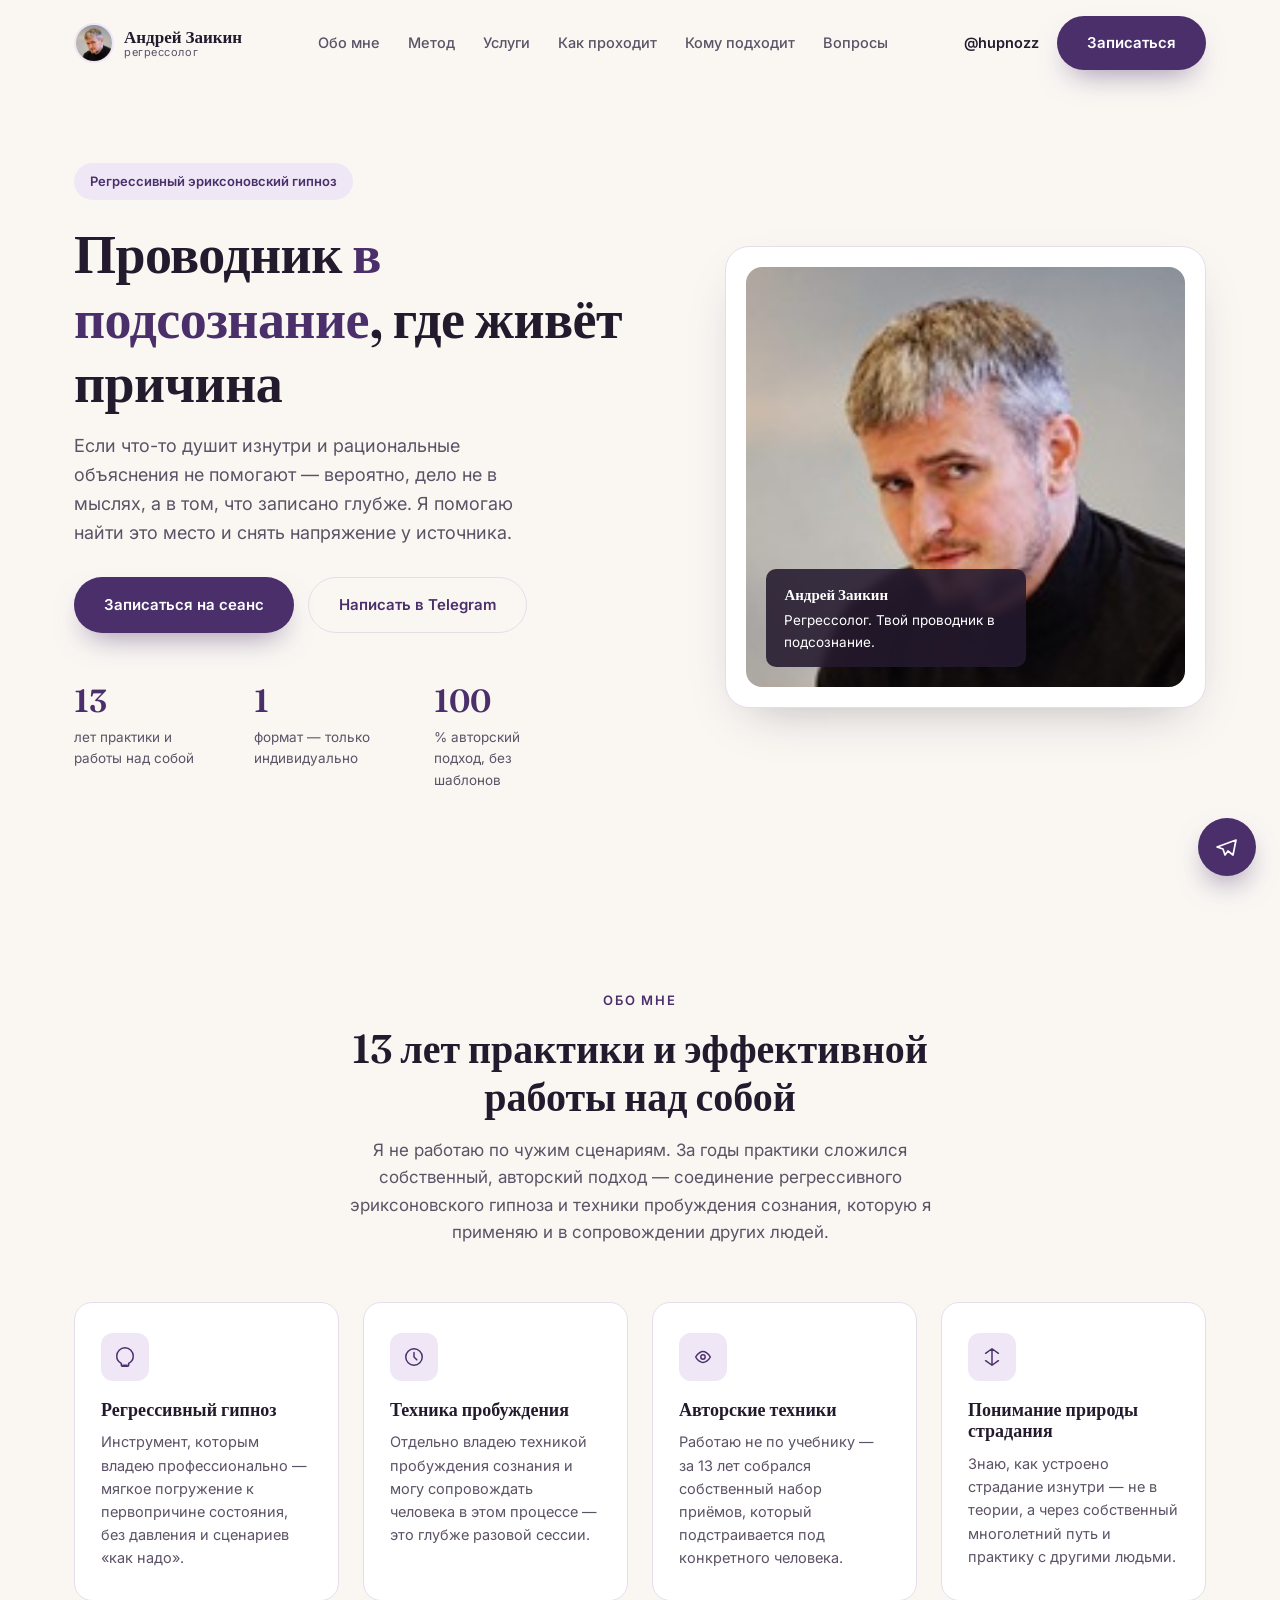
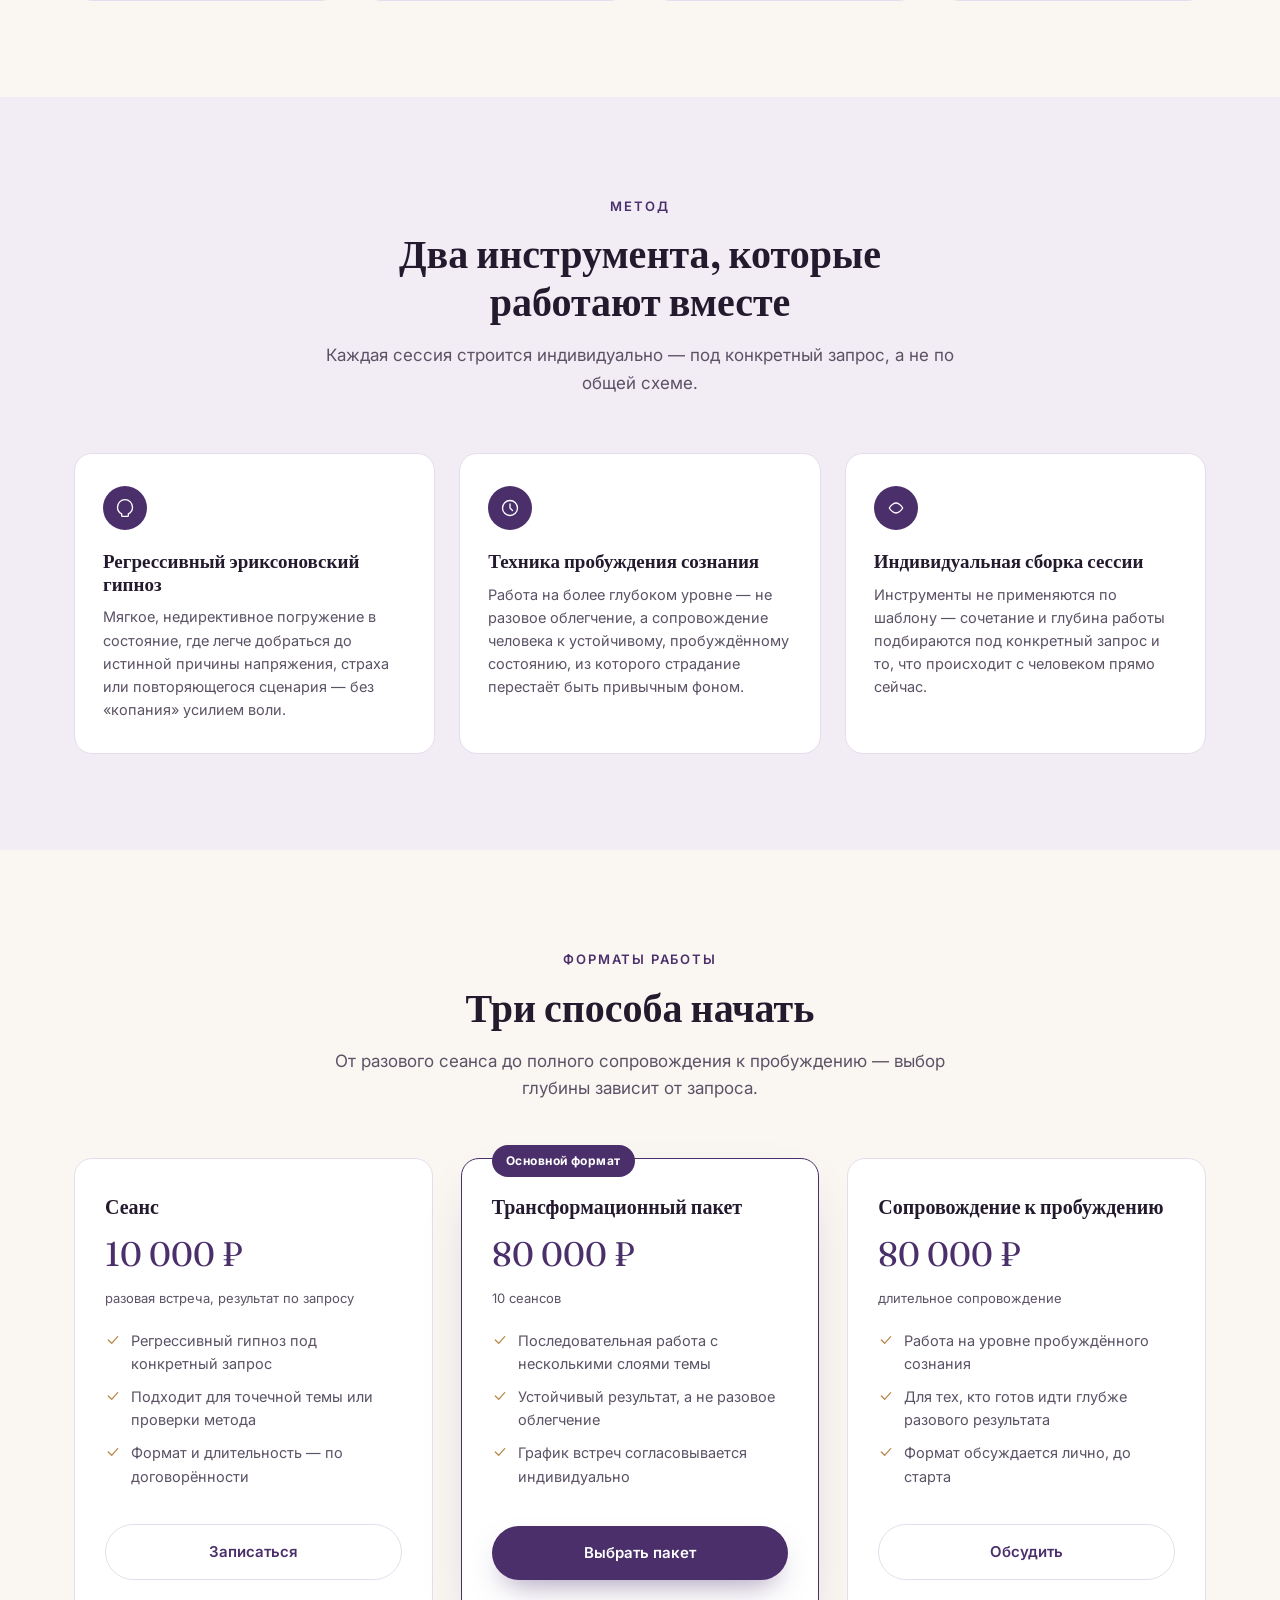
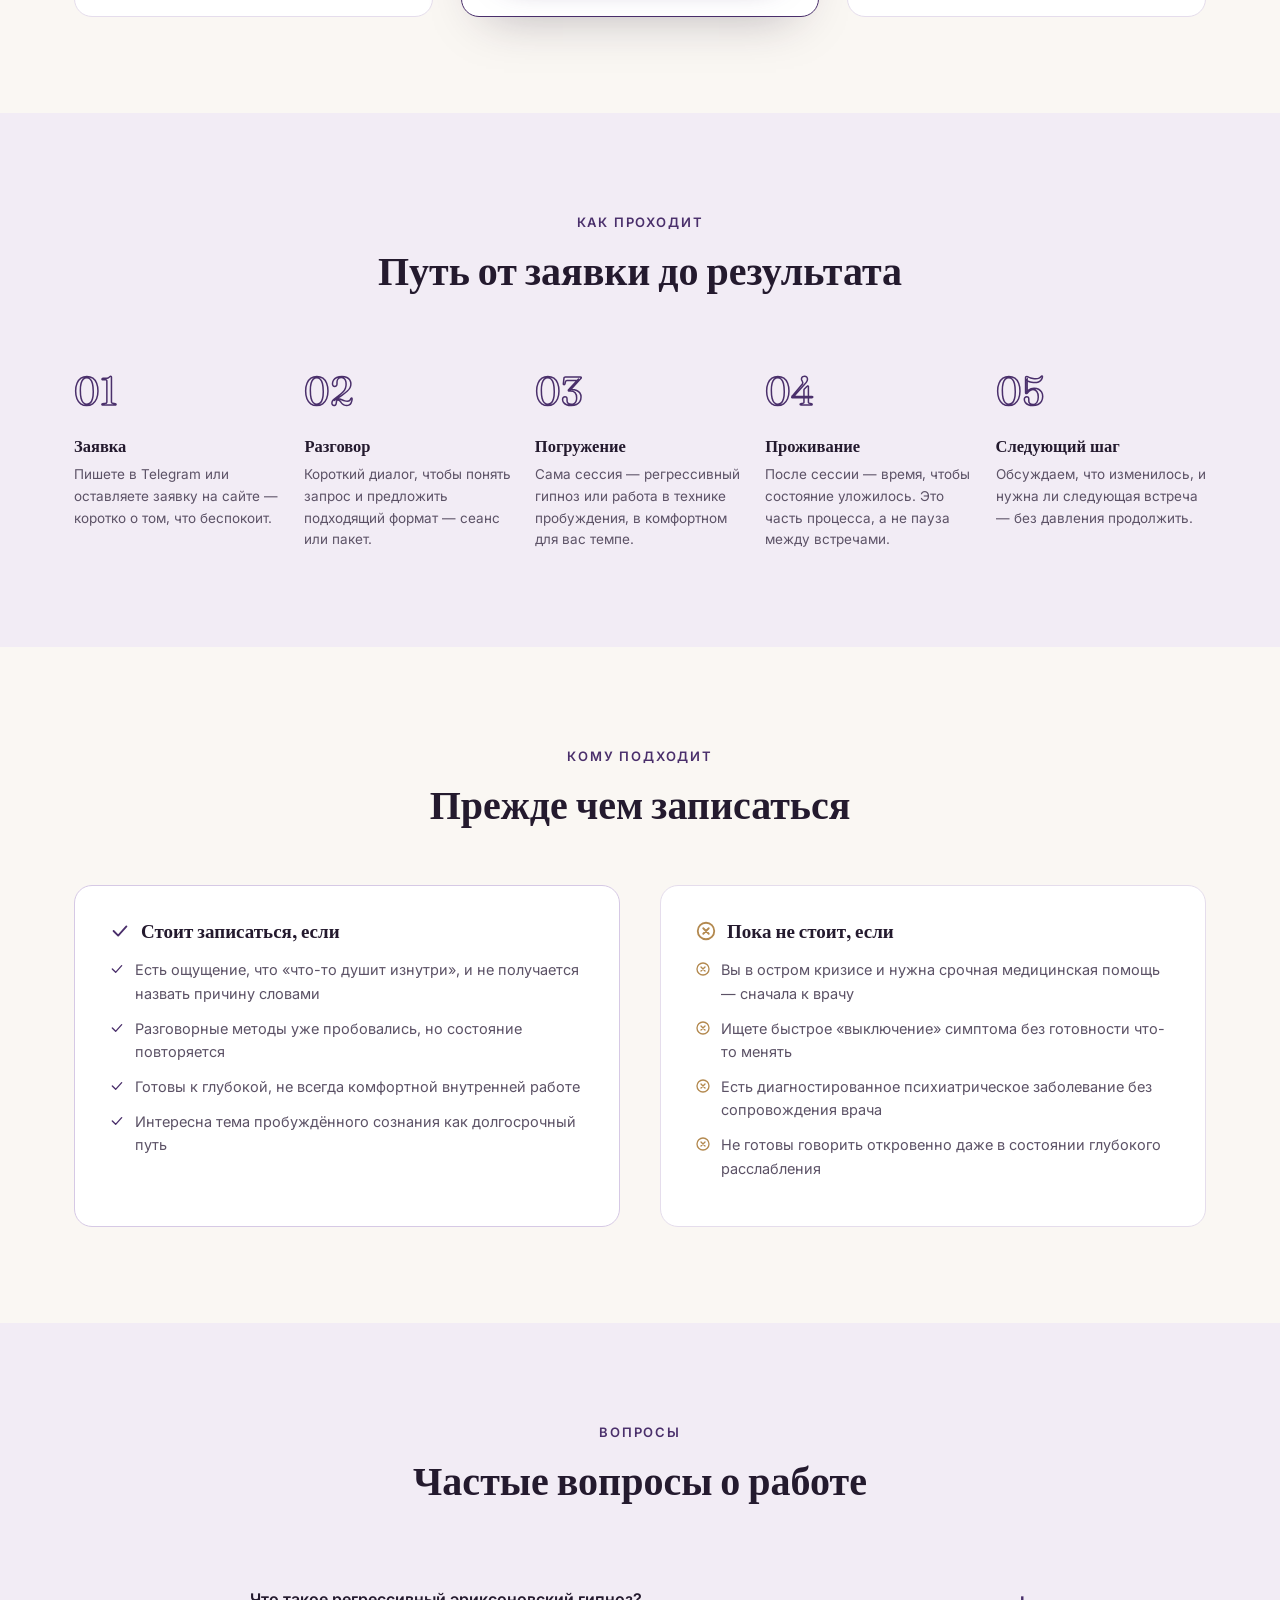
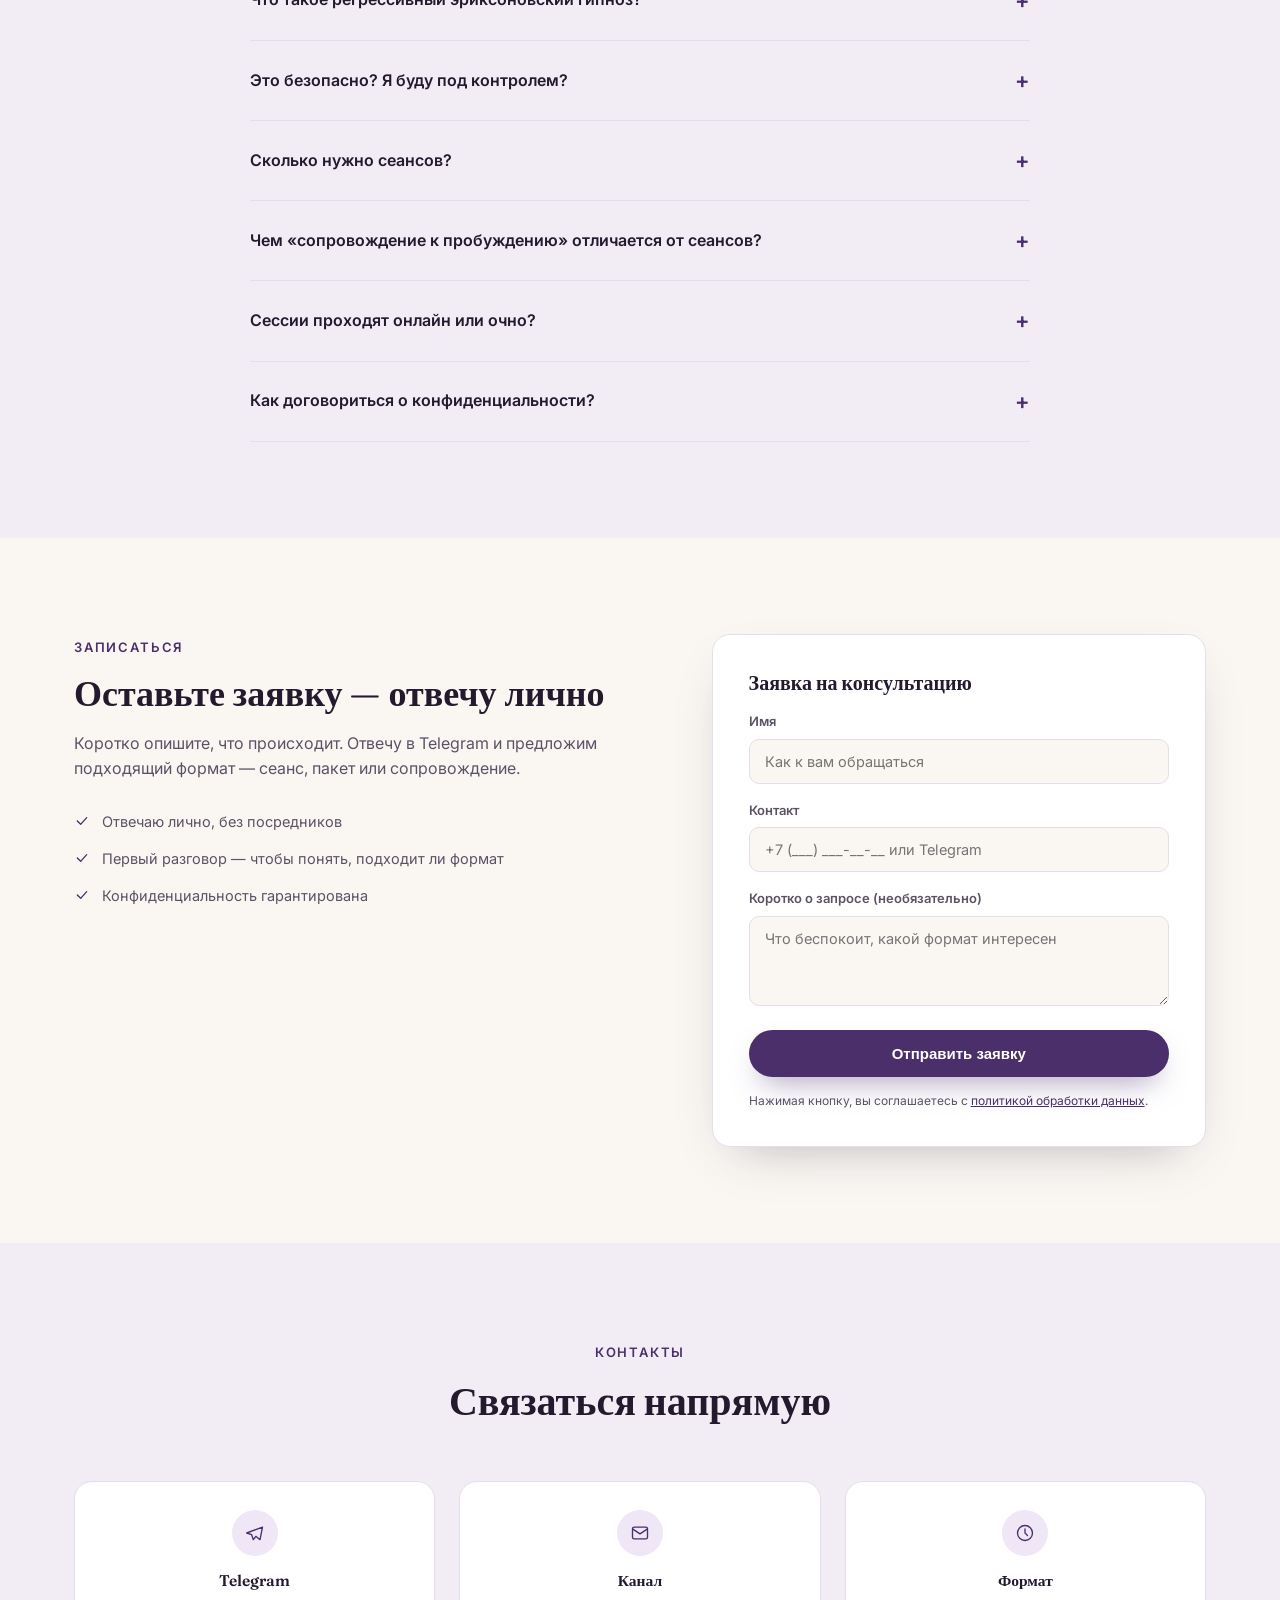
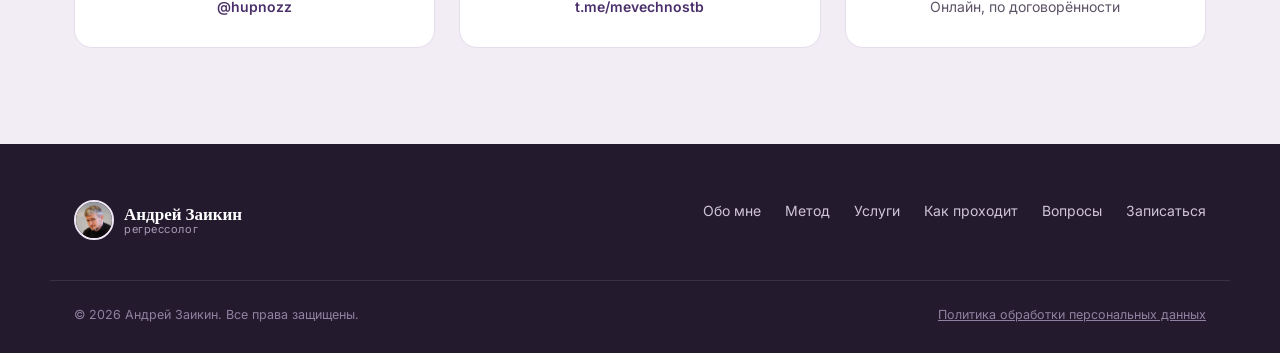
==== index.html @ c456a81e "init: landing for Андрей Заикин, регрессолог" ====
<!DOCTYPE html>
<html lang="ru">
<head>
<meta charset="UTF-8">
<meta name="viewport" content="width=device-width, initial-scale=1.0">
<title>Андрей Заикин — регрессолог, работа с подсознанием</title>
<meta name="description" content="Регрессивный эриксоновский гипноз и техника пробуждения сознания. Индивидуальная работа с причинами внутреннего напряжения. 13 лет практики.">
<link rel="preconnect" href="https://fonts.googleapis.com">
<link rel="preconnect" href="https://fonts.gstatic.com" crossorigin>
<link href="https://fonts.googleapis.com/css2?family=Fraunces:opsz,wght@9..144,500;9..144,600;9..144,700&family=Inter:wght@400;500;600;700;800&display=swap" rel="stylesheet">
<link rel="stylesheet" href="styles.css">
</head>
<body>

<header class="header" id="header">
  <div class="header__inner">
    <a href="#" class="logo">
      <img src="img/andrey-hero.jpg" alt="Андрей Заикин" class="logo__photo">
      <span class="logo__text">
        <span class="logo__name">Андрей Заикин</span>
        <span class="logo__role">регрессолог</span>
      </span>
    </a>
    <nav class="nav" id="nav">
      <a href="#about">Обо мне</a>
      <a href="#method">Метод</a>
      <a href="#services">Услуги</a>
      <a href="#process">Как проходит</a>
      <a href="#fit">Кому подходит</a>
      <a href="#faq">Вопросы</a>
    </nav>
    <div class="header__actions">
      <a href="https://t.me/hupnozz" class="header__phone">@hupnozz</a>
      <a href="#form" class="btn btn--primary">Записаться</a>
      <button class="burger" id="burger" aria-label="Меню">
        <span></span><span></span><span></span>
      </button>
    </div>
  </div>
</header>

<section class="hero">
  <div class="container hero__inner">
    <div>
      <span class="hero__tag">Регрессивный эриксоновский гипноз</span>
      <h1>Проводник <em>в подсознание</em>, где живёт причина</h1>
      <p class="hero__lead">Если что-то душит изнутри и рациональные объяснения не помогают — вероятно, дело не в мыслях, а в том, что записано глубже. Я помогаю найти это место и снять напряжение у источника.</p>
      <div class="hero__ctas">
        <a href="#form" class="btn btn--primary">Записаться на сеанс</a>
        <a href="https://t.me/hupnozz" class="btn btn--ghost">Написать в Telegram</a>
      </div>
      <div class="hero__stats">
        <div>
          <div class="stat__num" data-target="13">0</div>
          <div class="stat__label">лет практики и работы над собой</div>
        </div>
        <div>
          <div class="stat__num" data-target="1">0</div>
          <div class="stat__label">формат — только индивидуально</div>
        </div>
        <div>
          <div class="stat__num" data-target="100">0</div>
          <div class="stat__label">% авторский подход, без шаблонов</div>
        </div>
      </div>
    </div>
    <div class="hero__card">
      <img src="img/andrey-hero.jpg" alt="Андрей Заикин, регрессолог" class="hero__card-photo">
      <div class="hero__card-badge">
        <strong>Андрей Заикин</strong>
        Регрессолог. Твой проводник в подсознание.
      </div>
    </div>
  </div>
</section>

<section id="about">
  <div class="container">
    <div class="section-head">
      <span class="eyebrow">Обо мне</span>
      <h2>13 лет практики и эффективной работы над собой</h2>
      <p>Я не работаю по чужим сценариям. За годы практики сложился собственный, авторский подход — соединение регрессивного эриксоновского гипноза и техники пробуждения сознания, которую я применяю и в сопровождении других людей.</p>
    </div>
    <div class="adv-grid">
      <div class="adv reveal">
        <div class="adv__icon">
          <svg width="22" height="22" viewBox="0 0 24 24" fill="none"><path d="M12 2C7 2 3 6 3 11c0 3.5 2 6.5 5 8v2c0 .6.4 1 1 1h6c.6 0 1-.4 1-1v-2c3-1.5 5-4.5 5-8 0-5-4-9-9-9Z" stroke="currentColor" stroke-width="1.6"/><path d="M9 21h6" stroke="currentColor" stroke-width="1.6"/></svg>
        </div>
        <h3>Регрессивный гипноз</h3>
        <p>Инструмент, которым владею профессионально — мягкое погружение к первопричине состояния, без давления и сценариев «как надо».</p>
      </div>
      <div class="adv reveal">
        <div class="adv__icon">
          <svg width="22" height="22" viewBox="0 0 24 24" fill="none"><circle cx="12" cy="12" r="9" stroke="currentColor" stroke-width="1.6"/><path d="M12 7v5l3 3" stroke="currentColor" stroke-width="1.6" stroke-linecap="round"/></svg>
        </div>
        <h3>Техника пробуждения</h3>
        <p>Отдельно владею техникой пробуждения сознания и могу сопровождать человека в этом процессе — это глубже разовой сессии.</p>
      </div>
      <div class="adv reveal">
        <div class="adv__icon">
          <svg width="22" height="22" viewBox="0 0 24 24" fill="none"><path d="M4 12c2-4 6-6 8-6s6 2 8 6c-2 4-6 6-8 6s-6-2-8-6Z" stroke="currentColor" stroke-width="1.6"/><circle cx="12" cy="12" r="2.4" stroke="currentColor" stroke-width="1.6"/></svg>
        </div>
        <h3>Авторские техники</h3>
        <p>Работаю не по учебнику — за 13 лет собрался собственный набор приёмов, который подстраивается под конкретного человека.</p>
      </div>
      <div class="adv reveal">
        <div class="adv__icon">
          <svg width="22" height="22" viewBox="0 0 24 24" fill="none"><path d="M12 3v18M5 8l7-5 7 5M5 16l7 5 7-5" stroke="currentColor" stroke-width="1.6" stroke-linecap="round" stroke-linejoin="round"/></svg>
        </div>
        <h3>Понимание природы страдания</h3>
        <p>Знаю, как устроено страдание изнутри — не в теории, а через собственный многолетний путь и практику с другими людьми.</p>
      </div>
    </div>
  </div>
</section>

<section id="method" class="bg-alt">
  <div class="container">
    <div class="section-head">
      <span class="eyebrow">Метод</span>
      <h2>Два инструмента, которые работают вместе</h2>
      <p>Каждая сессия строится индивидуально — под конкретный запрос, а не по общей схеме.</p>
    </div>
    <div class="srv-grid">
      <div class="srv reveal">
        <div class="srv__icon">
          <svg width="20" height="20" viewBox="0 0 24 24" fill="none"><path d="M12 2C7 2 3 6 3 11c0 3.5 2 6.5 5 8v2c0 .6.4 1 1 1h6c.6 0 1-.4 1-1v-2c3-1.5 5-4.5 5-8 0-5-4-9-9-9Z" stroke="white" stroke-width="1.6"/></svg>
        </div>
        <h3>Регрессивный эриксоновский гипноз</h3>
        <p>Мягкое, недирективное погружение в состояние, где легче добраться до истинной причины напряжения, страха или повторяющегося сценария — без «копания» усилием воли.</p>
      </div>
      <div class="srv reveal">
        <div class="srv__icon">
          <svg width="20" height="20" viewBox="0 0 24 24" fill="none"><circle cx="12" cy="12" r="9" stroke="white" stroke-width="1.6"/><path d="M12 7v5l3 3" stroke="white" stroke-width="1.6" stroke-linecap="round"/></svg>
        </div>
        <h3>Техника пробуждения сознания</h3>
        <p>Работа на более глубоком уровне — не разовое облегчение, а сопровождение человека к устойчивому, пробуждённому состоянию, из которого страдание перестаёт быть привычным фоном.</p>
      </div>
      <div class="srv reveal">
        <div class="srv__icon">
          <svg width="20" height="20" viewBox="0 0 24 24" fill="none"><path d="M4 12c2-4 6-6 8-6s6 2 8 6c-2 4-6 6-8 6s-6-2-8-6Z" stroke="white" stroke-width="1.6"/></svg>
        </div>
        <h3>Индивидуальная сборка сессии</h3>
        <p>Инструменты не применяются по шаблону — сочетание и глубина работы подбираются под конкретный запрос и то, что происходит с человеком прямо сейчас.</p>
      </div>
    </div>
  </div>
</section>

<section id="services">
  <div class="container">
    <div class="section-head">
      <span class="eyebrow">Форматы работы</span>
      <h2>Три способа начать</h2>
      <p>От разового сеанса до полного сопровождения к пробуждению — выбор глубины зависит от запроса.</p>
    </div>
    <div class="price-grid">
      <div class="price-card reveal">
        <h3>Сеанс</h3>
        <div class="price-card__sum">10 000 ₽</div>
        <div class="price-card__note">разовая встреча, результат по запросу</div>
        <ul class="price-card__list">
          <li><svg width="16" height="16" viewBox="0 0 24 24" fill="none"><path d="M5 12l5 5L19 7" stroke="currentColor" stroke-width="2" stroke-linecap="round" stroke-linejoin="round"/></svg>Регрессивный гипноз под конкретный запрос</li>
          <li><svg width="16" height="16" viewBox="0 0 24 24" fill="none"><path d="M5 12l5 5L19 7" stroke="currentColor" stroke-width="2" stroke-linecap="round" stroke-linejoin="round"/></svg>Подходит для точечной темы или проверки метода</li>
          <li><svg width="16" height="16" viewBox="0 0 24 24" fill="none"><path d="M5 12l5 5L19 7" stroke="currentColor" stroke-width="2" stroke-linecap="round" stroke-linejoin="round"/></svg>Формат и длительность — по договорённости</li>
        </ul>
        <a href="#form" class="btn btn--ghost btn--block">Записаться</a>
      </div>
      <div class="price-card price-card--featured reveal">
        <span class="price-card__tag">Основной формат</span>
        <h3>Трансформационный пакет</h3>
        <div class="price-card__sum">80 000 ₽</div>
        <div class="price-card__note">10 сеансов</div>
        <ul class="price-card__list">
          <li><svg width="16" height="16" viewBox="0 0 24 24" fill="none"><path d="M5 12l5 5L19 7" stroke="currentColor" stroke-width="2" stroke-linecap="round" stroke-linejoin="round"/></svg>Последовательная работа с несколькими слоями темы</li>
          <li><svg width="16" height="16" viewBox="0 0 24 24" fill="none"><path d="M5 12l5 5L19 7" stroke="currentColor" stroke-width="2" stroke-linecap="round" stroke-linejoin="round"/></svg>Устойчивый результат, а не разовое облегчение</li>
          <li><svg width="16" height="16" viewBox="0 0 24 24" fill="none"><path d="M5 12l5 5L19 7" stroke="currentColor" stroke-width="2" stroke-linecap="round" stroke-linejoin="round"/></svg>График встреч согласовывается индивидуально</li>
        </ul>
        <a href="#form" class="btn btn--primary btn--block">Выбрать пакет</a>
      </div>
      <div class="price-card reveal">
        <h3>Сопровождение к пробуждению</h3>
        <div class="price-card__sum">80 000 ₽</div>
        <div class="price-card__note">длительное сопровождение</div>
        <ul class="price-card__list">
          <li><svg width="16" height="16" viewBox="0 0 24 24" fill="none"><path d="M5 12l5 5L19 7" stroke="currentColor" stroke-width="2" stroke-linecap="round" stroke-linejoin="round"/></svg>Работа на уровне пробуждённого сознания</li>
          <li><svg width="16" height="16" viewBox="0 0 24 24" fill="none"><path d="M5 12l5 5L19 7" stroke="currentColor" stroke-width="2" stroke-linecap="round" stroke-linejoin="round"/></svg>Для тех, кто готов идти глубже разового результата</li>
          <li><svg width="16" height="16" viewBox="0 0 24 24" fill="none"><path d="M5 12l5 5L19 7" stroke="currentColor" stroke-width="2" stroke-linecap="round" stroke-linejoin="round"/></svg>Формат обсуждается лично, до старта</li>
        </ul>
        <a href="#form" class="btn btn--ghost btn--block">Обсудить</a>
      </div>
    </div>
  </div>
</section>

<section id="process" class="bg-alt">
  <div class="container">
    <div class="section-head">
      <span class="eyebrow">Как проходит</span>
      <h2>Путь от заявки до результата</h2>
    </div>
    <div class="process">
      <div class="step reveal">
        <div class="step__num">01</div>
        <h3>Заявка</h3>
        <p>Пишете в Telegram или оставляете заявку на сайте — коротко о том, что беспокоит.</p>
      </div>
      <div class="step reveal">
        <div class="step__num">02</div>
        <h3>Разговор</h3>
        <p>Короткий диалог, чтобы понять запрос и предложить подходящий формат — сеанс или пакет.</p>
      </div>
      <div class="step reveal">
        <div class="step__num">03</div>
        <h3>Погружение</h3>
        <p>Сама сессия — регрессивный гипноз или работа в технике пробуждения, в комфортном для вас темпе.</p>
      </div>
      <div class="step reveal">
        <div class="step__num">04</div>
        <h3>Проживание</h3>
        <p>После сессии — время, чтобы состояние уложилось. Это часть процесса, а не пауза между встречами.</p>
      </div>
      <div class="step reveal">
        <div class="step__num">05</div>
        <h3>Следующий шаг</h3>
        <p>Обсуждаем, что изменилось, и нужна ли следующая встреча — без давления продолжить.</p>
      </div>
    </div>
  </div>
</section>

<section id="fit">
  <div class="container">
    <div class="section-head">
      <span class="eyebrow">Кому подходит</span>
      <h2>Прежде чем записаться</h2>
    </div>
    <div class="fit-grid">
      <div class="fit-card fit-card--yes reveal">
        <h3>
          <svg width="22" height="22" viewBox="0 0 24 24" fill="none"><path d="M5 12l5 5L19 7" stroke="currentColor" stroke-width="2" stroke-linecap="round" stroke-linejoin="round"/></svg>
          Стоит записаться, если
        </h3>
        <ul>
          <li><svg width="16" height="16" viewBox="0 0 24 24" fill="none"><path d="M5 12l5 5L19 7" stroke="currentColor" stroke-width="2" stroke-linecap="round" stroke-linejoin="round"/></svg>Есть ощущение, что «что-то душит изнутри», и не получается назвать причину словами</li>
          <li><svg width="16" height="16" viewBox="0 0 24 24" fill="none"><path d="M5 12l5 5L19 7" stroke="currentColor" stroke-width="2" stroke-linecap="round" stroke-linejoin="round"/></svg>Разговорные методы уже пробовались, но состояние повторяется</li>
          <li><svg width="16" height="16" viewBox="0 0 24 24" fill="none"><path d="M5 12l5 5L19 7" stroke="currentColor" stroke-width="2" stroke-linecap="round" stroke-linejoin="round"/></svg>Готовы к глубокой, не всегда комфортной внутренней работе</li>
          <li><svg width="16" height="16" viewBox="0 0 24 24" fill="none"><path d="M5 12l5 5L19 7" stroke="currentColor" stroke-width="2" stroke-linecap="round" stroke-linejoin="round"/></svg>Интересна тема пробуждённого сознания как долгосрочный путь</li>
        </ul>
      </div>
      <div class="fit-card fit-card--no reveal">
        <h3>
          <svg width="22" height="22" viewBox="0 0 24 24" fill="none" stroke="currentColor" stroke-width="2"><circle cx="12" cy="12" r="9"/><path d="M15 9l-6 6M9 9l6 6" stroke-linecap="round"/></svg>
          Пока не стоит, если
        </h3>
        <ul>
          <li><svg width="16" height="16" viewBox="0 0 24 24" fill="none" stroke="currentColor" stroke-width="2"><circle cx="12" cy="12" r="9"/><path d="M15 9l-6 6M9 9l6 6" stroke-linecap="round"/></svg>Вы в остром кризисе и нужна срочная медицинская помощь — сначала к врачу</li>
          <li><svg width="16" height="16" viewBox="0 0 24 24" fill="none" stroke="currentColor" stroke-width="2"><circle cx="12" cy="12" r="9"/><path d="M15 9l-6 6M9 9l6 6" stroke-linecap="round"/></svg>Ищете быстрое «выключение» симптома без готовности что-то менять</li>
          <li><svg width="16" height="16" viewBox="0 0 24 24" fill="none" stroke="currentColor" stroke-width="2"><circle cx="12" cy="12" r="9"/><path d="M15 9l-6 6M9 9l6 6" stroke-linecap="round"/></svg>Есть диагностированное психиатрическое заболевание без сопровождения врача</li>
          <li><svg width="16" height="16" viewBox="0 0 24 24" fill="none" stroke="currentColor" stroke-width="2"><circle cx="12" cy="12" r="9"/><path d="M15 9l-6 6M9 9l6 6" stroke-linecap="round"/></svg>Не готовы говорить откровенно даже в состоянии глубокого расслабления</li>
        </ul>
      </div>
    </div>
  </div>
</section>

<section id="faq" class="bg-alt">
  <div class="container">
    <div class="section-head">
      <span class="eyebrow">Вопросы</span>
      <h2>Частые вопросы о работе</h2>
    </div>
    <div class="faq">
      <details class="faq__item reveal">
        <summary>Что такое регрессивный эриксоновский гипноз?</summary>
        <p>Мягкий метод погружения в расслабленное состояние, в котором легче добраться до первопричины состояния — без резких внушений и без потери контроля над собой.</p>
      </details>
      <details class="faq__item reveal">
        <summary>Это безопасно? Я буду под контролем?</summary>
        <p>Да. Вы остаётесь в сознании и в любой момент можете прервать процесс. Это не «отключение воли», а управляемое расслабленное состояние.</p>
      </details>
      <details class="faq__item reveal">
        <summary>Сколько нужно сеансов?</summary>
        <p>Точечный запрос иногда прорабатывается за одну встречу. Для устойчивого результата обычно нужна серия — поэтому основной формат работы — пакет из 10 сеансов.</p>
      </details>
      <details class="faq__item reveal">
        <summary>Чем «сопровождение к пробуждению» отличается от сеансов?</summary>
        <p>Это более длительный и глубокий формат — не разовая проработка темы, а сопровождение человека к устойчивому пробуждённому состоянию сознания.</p>
      </details>
      <details class="faq__item reveal">
        <summary>Сессии проходят онлайн или очно?</summary>
        <p>Формат обсуждается при первом разговоре — напишите в Telegram, подберём удобный вариант.</p>
      </details>
      <details class="faq__item reveal">
        <summary>Как договориться о конфиденциальности?</summary>
        <p>Всё, что происходит на сессии, остаётся между нами. Это базовое условие работы, отдельно проговаривается перед началом.</p>
      </details>
    </div>
  </div>
</section>

<section id="form">
  <div class="container form-wrap">
    <div class="form-copy">
      <span class="eyebrow">Записаться</span>
      <h2>Оставьте заявку — отвечу лично</h2>
      <p>Коротко опишите, что происходит. Отвечу в Telegram и предложим подходящий формат — сеанс, пакет или сопровождение.</p>
      <ul class="form-copy__points">
        <li><svg width="16" height="16" viewBox="0 0 24 24" fill="none"><path d="M5 12l5 5L19 7" stroke="currentColor" stroke-width="2" stroke-linecap="round" stroke-linejoin="round"/></svg>Отвечаю лично, без посредников</li>
        <li><svg width="16" height="16" viewBox="0 0 24 24" fill="none"><path d="M5 12l5 5L19 7" stroke="currentColor" stroke-width="2" stroke-linecap="round" stroke-linejoin="round"/></svg>Первый разговор — чтобы понять, подходит ли формат</li>
        <li><svg width="16" height="16" viewBox="0 0 24 24" fill="none"><path d="M5 12l5 5L19 7" stroke="currentColor" stroke-width="2" stroke-linecap="round" stroke-linejoin="round"/></svg>Конфиденциальность гарантирована</li>
      </ul>
    </div>
    <form class="form" id="leadForm">
      <h3>Заявка на консультацию</h3>
      <input type="text" name="_gotcha" style="display:none" tabindex="-1" autocomplete="off">
      <div class="form__row">
        <label for="name">Имя</label>
        <input type="text" id="name" name="name" placeholder="Как к вам обращаться" required>
      </div>
      <div class="form__row">
        <label for="phone">Контакт</label>
        <input type="tel" id="phone" name="phone" placeholder="+7 (___) ___-__-__ или Telegram" required>
      </div>
      <div class="form__row">
        <label for="comment">Коротко о запросе (необязательно)</label>
        <textarea id="comment" name="comment" placeholder="Что беспокоит, какой формат интересен"></textarea>
      </div>
      <button type="submit" class="btn btn--primary btn--block">Отправить заявку</button>
      <p class="form__legal">Нажимая кнопку, вы соглашаетесь с <a href="privacy.html">политикой обработки данных</a>.</p>
    </form>
  </div>
</section>

<section class="bg-alt">
  <div class="container">
    <div class="section-head">
      <span class="eyebrow">Контакты</span>
      <h2>Связаться напрямую</h2>
    </div>
    <div class="contact-grid">
      <div class="contact-card reveal">
        <div class="contact-card__icon">
          <svg width="20" height="20" viewBox="0 0 24 24" fill="none"><path d="M21 5 2 12l6 2 2 6 3-4 5 4 3-15Z" stroke="currentColor" stroke-width="1.6" stroke-linejoin="round"/></svg>
        </div>
        <h3>Telegram</h3>
        <p><a href="https://t.me/hupnozz">@hupnozz</a></p>
      </div>
      <div class="contact-card reveal">
        <div class="contact-card__icon">
          <svg width="20" height="20" viewBox="0 0 24 24" fill="none"><rect x="3" y="5" width="18" height="14" rx="2" stroke="currentColor" stroke-width="1.6"/><path d="M3 7l9 6 9-6" stroke="currentColor" stroke-width="1.6"/></svg>
        </div>
        <h3>Канал</h3>
        <p><a href="https://t.me/mevechnostb">t.me/mevechnostb</a></p>
      </div>
      <div class="contact-card reveal">
        <div class="contact-card__icon">
          <svg width="20" height="20" viewBox="0 0 24 24" fill="none"><circle cx="12" cy="12" r="9" stroke="currentColor" stroke-width="1.6"/><path d="M12 7v5l3 3" stroke="currentColor" stroke-width="1.6" stroke-linecap="round"/></svg>
        </div>
        <h3>Формат</h3>
        <p>Онлайн, по договорённости</p>
      </div>
    </div>
  </div>
</section>

<footer class="footer">
  <div class="container footer__inner">
    <div class="logo">
      <img src="img/andrey-hero.jpg" alt="Андрей Заикин" class="logo__photo">
      <span class="logo__text">
        <span class="logo__name">Андрей Заикин</span>
        <span class="logo__role">регрессолог</span>
      </span>
    </div>
    <nav class="footer__nav">
      <a href="#about">Обо мне</a>
      <a href="#method">Метод</a>
      <a href="#services">Услуги</a>
      <a href="#process">Как проходит</a>
      <a href="#faq">Вопросы</a>
      <a href="#form">Записаться</a>
    </nav>
  </div>
  <div class="container footer__bottom">
    <span>© <span id="year"></span> Андрей Заикин. Все права защищены.</span>
    <a href="privacy.html">Политика обработки персональных данных</a>
  </div>
</footer>

<a href="https://t.me/hupnozz" class="fab" aria-label="Написать в Telegram">
  <svg width="24" height="24" viewBox="0 0 24 24" fill="none"><path d="M21 5 2 12l6 2 2 6 3-4 5 4 3-15Z" stroke="white" stroke-width="1.7" stroke-linejoin="round"/></svg>
</a>

<script src="script.js"></script>
</body>
</html>
---- styles.css ----
:root {
  --clr-bg: #faf7f3;
  --clr-bg-alt: #f2ecf5;
  --clr-surface: #ffffff;
  --clr-ink: #241a2e;
  --clr-ink-soft: #5c5266;
  --clr-accent: #4a2f6b;
  --clr-accent-soft: #efe7f5;
  --clr-gold: #b98a4e;
  --clr-border: #e5ddec;
  --radius: 18px;
  --radius-sm: 10px;
  --shadow: 0 20px 50px -25px rgba(36, 26, 46, 0.35);
  --ff-head: 'Fraunces', Georgia, serif;
  --ff-body: 'Inter', sans-serif;
}

* { box-sizing: border-box; }
html { scroll-behavior: smooth; }
body {
  margin: 0;
  background: var(--clr-bg);
  color: var(--clr-ink);
  font-family: var(--ff-body);
  line-height: 1.6;
  -webkit-font-smoothing: antialiased;
}
img { max-width: 100%; display: block; }
a { color: inherit; text-decoration: none; }
h1, h2, h3, h4 { font-family: var(--ff-head); font-weight: 600; margin: 0 0 16px; line-height: 1.2; color: var(--clr-ink); }
p { margin: 0 0 16px; color: var(--clr-ink-soft); }
ul { margin: 0; padding: 0; list-style: none; }
section { padding: 96px 0; }
.container { max-width: 1180px; margin: 0 auto; padding: 0 24px; }
.eyebrow {
  display: inline-block;
  font-size: 13px;
  letter-spacing: 0.14em;
  text-transform: uppercase;
  color: var(--clr-accent);
  font-weight: 600;
  margin-bottom: 14px;
}
.section-head { max-width: 640px; margin: 0 auto 56px; text-align: center; }
.section-head h2 { font-size: clamp(28px, 3.4vw, 40px); }
.section-head p { font-size: 17px; }

.btn {
  display: inline-flex;
  align-items: center;
  justify-content: center;
  gap: 8px;
  padding: 15px 30px;
  border-radius: 999px;
  font-weight: 600;
  font-size: 15px;
  cursor: pointer;
  border: none;
  transition: transform 0.2s ease, box-shadow 0.2s ease, background 0.2s ease;
  white-space: nowrap;
}
.btn--primary { background: var(--clr-accent); color: #fff; box-shadow: 0 14px 30px -12px rgba(74, 47, 107, 0.55); }
.btn--primary:hover { transform: translateY(-2px); box-shadow: 0 18px 36px -12px rgba(74, 47, 107, 0.6); }
.btn--ghost { background: transparent; color: var(--clr-accent); border: 1.5px solid var(--clr-border); }
.btn--ghost:hover { border-color: var(--clr-accent); background: var(--clr-accent-soft); }
.btn--block { width: 100%; }

/* Header */
.header {
  position: sticky;
  top: 0;
  z-index: 100;
  background: rgba(250, 247, 243, 0.9);
  backdrop-filter: blur(10px);
  border-bottom: 1px solid transparent;
  transition: border-color 0.25s ease, box-shadow 0.25s ease;
}
.header.scrolled { border-color: var(--clr-border); box-shadow: 0 8px 24px -20px rgba(36,26,46,0.3); }
.header__inner {
  display: flex;
  align-items: center;
  justify-content: space-between;
  gap: 24px;
  min-width: 0;
  padding: 16px 24px;
  max-width: 1180px;
  margin: 0 auto;
}
.logo { display: flex; align-items: center; gap: 10px; flex-shrink: 0; }
.logo__photo {
  width: 40px; height: 40px; border-radius: 50%;
  object-fit: cover; border: 2px solid var(--clr-accent-soft);
  flex-shrink: 0;
}
.logo__text { display: flex; flex-direction: column; line-height: 1.15; }
.logo__name { font-family: var(--ff-head); font-weight: 600; font-size: 17px; color: var(--clr-ink); }
.logo__role { font-size: 11px; color: var(--clr-ink-soft); letter-spacing: 0.05em; }

.nav { display: flex; gap: 28px; }
.nav a { font-size: 14.5px; font-weight: 500; color: var(--clr-ink-soft); white-space: nowrap; transition: color 0.2s; }
.nav a:hover { color: var(--clr-accent); }

.header__actions { display: flex; align-items: center; gap: 18px; flex-shrink: 0; }
.header__phone { font-weight: 600; font-size: 14.5px; white-space: nowrap; }

.burger {
  display: none;
  flex-direction: column;
  justify-content: center;
  gap: 5px;
  width: 40px; height: 40px;
  background: none; border: none; cursor: pointer;
  flex-shrink: 0;
}
.burger span { display: block; width: 22px; height: 2px; background: var(--clr-ink); transition: transform 0.25s, opacity 0.25s; }
.burger.is-open span:nth-child(1) { transform: translateY(7px) rotate(45deg); }
.burger.is-open span:nth-child(2) { opacity: 0; }
.burger.is-open span:nth-child(3) { transform: translateY(-7px) rotate(-45deg); }

/* Hero */
.hero { padding: 76px 0 100px; overflow: hidden; }
.hero__inner { display: grid; grid-template-columns: 1.1fr 0.9fr; gap: 64px; align-items: center; }
.hero__tag {
  display: inline-flex; align-items: center; gap: 8px;
  background: var(--clr-accent-soft); color: var(--clr-accent);
  padding: 8px 16px; border-radius: 999px; font-size: 13px; font-weight: 600;
  margin-bottom: 22px;
}
.hero h1 { font-size: clamp(34px, 4.6vw, 54px); letter-spacing: -0.01em; }
.hero h1 em { color: var(--clr-accent); font-style: normal; }
.hero__lead { font-size: 18px; max-width: 480px; }
.hero__ctas { display: flex; gap: 14px; margin: 30px 0 42px; flex-wrap: wrap; }
.hero__stats { display: flex; gap: 40px; flex-wrap: wrap; }
.stat__num { font-family: var(--ff-head); font-size: 32px; font-weight: 600; color: var(--clr-accent); }
.stat__label { font-size: 13.5px; color: var(--clr-ink-soft); max-width: 140px; }

.hero__card {
  position: relative;
  background: var(--clr-surface);
  border-radius: 24px;
  padding: 20px;
  box-shadow: var(--shadow);
  border: 1px solid var(--clr-border);
}
.hero__card-photo {
  width: 100%; height: 420px; object-fit: cover; border-radius: 16px;
  background: var(--clr-accent-soft);
}
.hero__card-badge {
  position: absolute;
  bottom: 40px; left: 40px;
  background: rgba(36, 26, 46, 0.88);
  color: #fff;
  padding: 14px 18px;
  border-radius: var(--radius-sm);
  font-size: 13.5px;
  max-width: 260px;
  backdrop-filter: blur(4px);
}
.hero__card-badge strong { display: block; font-family: var(--ff-head); font-size: 15px; margin-bottom: 3px; }

/* Advantages */
.adv-grid { display: grid; grid-template-columns: repeat(4, 1fr); gap: 24px; }
.adv {
  background: var(--clr-surface);
  border: 1px solid var(--clr-border);
  border-radius: var(--radius);
  padding: 30px 26px;
  opacity: 1;
}
.adv__icon {
  width: 48px; height: 48px; border-radius: 12px;
  background: var(--clr-accent-soft); color: var(--clr-accent);
  display: flex; align-items: center; justify-content: center;
  margin-bottom: 18px;
}
.adv h3 { font-size: 18px; margin-bottom: 10px; }
.adv p { font-size: 14.5px; margin: 0; }

/* Services / methods */
.bg-alt { background: var(--clr-bg-alt); }
.srv-grid { display: grid; grid-template-columns: repeat(3, 1fr); gap: 24px; }
.srv {
  background: var(--clr-surface);
  border: 1px solid var(--clr-border);
  border-radius: var(--radius);
  padding: 32px 28px;
}
.srv__icon {
  width: 44px; height: 44px; border-radius: 50%;
  background: var(--clr-accent); color: #fff;
  display: flex; align-items: center; justify-content: center;
  margin-bottom: 20px;
}
.srv h3 { font-size: 19px; margin-bottom: 10px; }
.srv p { font-size: 14.5px; margin: 0; }

/* Pricing */
.price-grid { display: grid; grid-template-columns: repeat(3, 1fr); gap: 28px; align-items: stretch; }
.price-card {
  background: var(--clr-surface);
  border: 1px solid var(--clr-border);
  border-radius: var(--radius);
  padding: 36px 30px;
  display: flex;
  flex-direction: column;
  position: relative;
}
.price-card--featured {
  border-color: var(--clr-accent);
  box-shadow: var(--shadow);
}
.price-card__tag {
  position: absolute; top: -14px; left: 30px;
  background: var(--clr-accent); color: #fff;
  font-size: 12px; font-weight: 700; letter-spacing: 0.04em;
  padding: 6px 14px; border-radius: 999px;
}
.price-card h3 { font-size: 20px; margin-bottom: 8px; }
.price-card__sum { font-family: var(--ff-head); font-size: 34px; color: var(--clr-accent); margin-bottom: 6px; }
.price-card__note { font-size: 13px; color: var(--clr-ink-soft); margin-bottom: 20px; }
.price-card__list { margin-bottom: 26px; flex-grow: 1; }
.price-card__list li {
  display: flex; gap: 10px; align-items: flex-start;
  font-size: 14.5px; color: var(--clr-ink-soft); margin-bottom: 10px;
}
.price-card__list svg { flex-shrink: 0; margin-top: 3px; color: var(--clr-gold); }

/* Process */
.process { display: grid; grid-template-columns: repeat(5, 1fr); gap: 20px; }
.step { position: relative; padding-top: 8px; }
.step__num {
  font-family: var(--ff-head); font-size: 40px; color: var(--clr-accent-soft);
  -webkit-text-stroke: 1.5px var(--clr-accent);
  color: transparent;
  margin-bottom: 14px;
}
.step h3 { font-size: 16.5px; margin-bottom: 8px; }
.step p { font-size: 13.5px; margin: 0; }

/* Who it's for */
.fit-grid { display: grid; grid-template-columns: repeat(2, 1fr); gap: 40px; }
.fit-card {
  background: var(--clr-surface);
  border: 1px solid var(--clr-border);
  border-radius: var(--radius);
  padding: 34px;
}
.fit-card h3 { font-size: 19px; margin-bottom: 16px; display: flex; align-items: center; gap: 10px; }
.fit-card h3 svg { flex-shrink: 0; }
.fit-card ul li {
  display: flex; gap: 10px; align-items: flex-start;
  font-size: 14.5px; color: var(--clr-ink-soft); margin-bottom: 12px;
}
.fit-card ul li svg { flex-shrink: 0; margin-top: 3px; }
.fit-card--yes { border-color: #d6c9e5; }
.fit-card--yes svg { color: var(--clr-accent); }
.fit-card--no svg { color: #b3894f; }

/* FAQ */
.faq { max-width: 780px; margin: 0 auto; }
.faq__item {
  border-bottom: 1px solid var(--clr-border);
  padding: 22px 0;
}
.faq__item summary {
  cursor: pointer;
  font-weight: 600;
  font-size: 16px;
  list-style: none;
  display: flex;
  justify-content: space-between;
  align-items: center;
  gap: 20px;
}
.faq__item summary::-webkit-details-marker { display: none; }
.faq__item summary::after {
  content: '+';
  font-size: 22px;
  color: var(--clr-accent);
  flex-shrink: 0;
  transition: transform 0.2s;
}
.faq__item[open] summary::after { transform: rotate(45deg); }
.faq__item p { margin-top: 14px; font-size: 14.5px; }

/* Form */
.form-wrap { display: grid; grid-template-columns: 1fr 0.85fr; gap: 56px; align-items: start; }
.form-copy h2 { font-size: clamp(26px, 3.2vw, 36px); }
.form-copy__points { margin-top: 28px; }
.form-copy__points li { display: flex; gap: 12px; align-items: flex-start; font-size: 14.5px; color: var(--clr-ink-soft); margin-bottom: 14px; }
.form-copy__points svg { flex-shrink: 0; margin-top: 3px; color: var(--clr-accent); }

.form {
  background: var(--clr-surface);
  border: 1px solid var(--clr-border);
  border-radius: var(--radius);
  padding: 36px;
  box-shadow: var(--shadow);
}
.form h3 { font-size: 20px; }
.form__row { margin-bottom: 16px; }
.form__row label { display: block; font-size: 13px; font-weight: 600; margin-bottom: 7px; color: var(--clr-ink-soft); }
.form__row input, .form__row textarea {
  width: 100%;
  padding: 13px 15px;
  border-radius: var(--radius-sm);
  border: 1.5px solid var(--clr-border);
  font-family: var(--ff-body);
  font-size: 14.5px;
  background: var(--clr-bg);
  color: var(--clr-ink);
  transition: border-color 0.2s;
}
.form__row input:focus, .form__row textarea:focus { outline: none; border-color: var(--clr-accent); }
.form__row textarea { resize: vertical; min-height: 90px; }
.form__legal { font-size: 12px; color: var(--clr-ink-soft); margin-top: 14px; margin-bottom: 0; }
.form__legal a { color: var(--clr-accent); text-decoration: underline; }

/* Contact + footer */
.contact-grid { display: grid; grid-template-columns: repeat(3, 1fr); gap: 24px; }
.contact-card {
  background: var(--clr-surface);
  border: 1px solid var(--clr-border);
  border-radius: var(--radius);
  padding: 28px;
  text-align: center;
}
.contact-card__icon {
  width: 46px; height: 46px; border-radius: 50%;
  background: var(--clr-accent-soft); color: var(--clr-accent);
  display: flex; align-items: center; justify-content: center;
  margin: 0 auto 16px;
}
.contact-card h3 { font-size: 15.5px; margin-bottom: 6px; }
.contact-card p { font-size: 14px; margin: 0; }
.contact-card a { color: var(--clr-accent); font-weight: 600; }

.footer { background: var(--clr-ink); color: #cfc5d9; padding: 56px 0 28px; }
.footer__inner { display: flex; justify-content: space-between; align-items: flex-start; gap: 40px; flex-wrap: wrap; }
.footer .logo__name, .footer .logo__role { color: #fff; }
.footer .logo__role { color: #a99bb8; }
.footer__nav { display: flex; gap: 24px; flex-wrap: wrap; }
.footer__nav a { font-size: 14px; color: #cfc5d9; }
.footer__nav a:hover { color: #fff; }
.footer__bottom {
  margin-top: 40px; padding-top: 24px; border-top: 1px solid rgba(255,255,255,0.1);
  display: flex; justify-content: space-between; flex-wrap: wrap; gap: 12px;
  font-size: 12.5px; color: #8f81a0;
}
.footer__bottom a { color: #8f81a0; text-decoration: underline; }

.fab {
  position: fixed; right: 24px; bottom: 24px; z-index: 90;
  width: 58px; height: 58px; border-radius: 50%;
  background: var(--clr-accent); color: #fff;
  display: flex; align-items: center; justify-content: center;
  box-shadow: 0 14px 30px -10px rgba(74, 47, 107, 0.6);
  transition: transform 0.2s;
}
.fab:hover { transform: scale(1.06); }

/* Reveal on scroll */
.reveal { opacity: 0; transform: translateY(24px); transition: opacity 0.6s ease, transform 0.6s ease; }
.reveal.is-visible { opacity: 1; transform: translateY(0); }

/* Breakpoints */
@media (max-width: 1180px) {
  .nav { gap: 18px; }
  .nav a { font-size: 13.5px; }
}
@media (max-width: 1100px) {
  .nav { display: none; }
  .burger { display: flex; }
  .nav.is-open {
    display: flex;
    flex-direction: column;
    position: absolute;
    top: 100%; left: 0; right: 0;
    background: var(--clr-surface);
    border-bottom: 1px solid var(--clr-border);
    padding: 16px 24px 24px;
    gap: 4px;
    box-shadow: 0 16px 30px -20px rgba(36,26,46,0.3);
  }
  .nav.is-open a { padding: 10px 0; border-bottom: 1px solid var(--clr-border); }
  .hero__inner { grid-template-columns: 1fr; }
  .hero__card { max-width: 480px; }
  .adv-grid, .srv-grid, .price-grid { grid-template-columns: repeat(2, 1fr); }
  .process { grid-template-columns: repeat(3, 1fr); row-gap: 30px; }
  .fit-grid { grid-template-columns: 1fr; }
  .form-wrap { grid-template-columns: 1fr; }
  .contact-grid { grid-template-columns: 1fr; }
}
@media (max-width: 900px) {
  section { padding: 72px 0; }
  .adv-grid, .srv-grid, .price-grid { grid-template-columns: 1fr 1fr; }
  .process { grid-template-columns: repeat(2, 1fr); }
}
@media (max-width: 640px) {
  .adv-grid, .srv-grid, .price-grid, .process { grid-template-columns: 1fr; }
  .hero__stats { gap: 26px; }
  .hero__card-badge { left: 20px; right: 20px; max-width: none; bottom: 20px; }
  .hero__card-photo { height: 320px; }
}
@media (max-width: 560px) {
  .header__phone { display: none; }
}
@media (max-width: 380px) {
  .logo__role { display: none; }
}

/* ===== Doc pages (materials, scripts, presentation, outreach) ===== */
.doc-bar {
  position: sticky; top: 0; z-index: 100;
  background: rgba(250, 247, 243, 0.92);
  backdrop-filter: blur(10px);
  border-bottom: 1px solid var(--clr-border);
}
.doc-bar__inner {
  display: flex; align-items: center; justify-content: space-between;
  gap: 16px; padding: 14px 24px; max-width: 1000px; margin: 0 auto;
}
.doc-bar__actions { display: flex; gap: 10px; flex-wrap: wrap; }
.doc-hero { padding: 64px 0 40px; text-align: center; }
.doc-hero .tag {
  display: inline-block; background: var(--clr-accent-soft); color: var(--clr-accent);
  padding: 7px 16px; border-radius: 999px; font-size: 12.5px; font-weight: 600;
  letter-spacing: 0.03em; margin-bottom: 18px;
}
.doc-hero h1 { font-size: clamp(28px, 4vw, 42px); max-width: 720px; margin: 0 auto 14px; }
.doc-hero p { max-width: 560px; margin: 0 auto; font-size: 16px; }
.doc-section { max-width: 800px; margin: 0 auto; padding: 0 24px 64px; }
.doc-section h2 { font-size: 24px; margin-top: 48px; }
.doc-section h2:first-child { margin-top: 0; }
.doc-block {
  background: var(--clr-surface); border: 1px solid var(--clr-border);
  border-radius: var(--radius); padding: 26px 28px; margin-bottom: 18px;
}
.doc-block h3 { font-size: 16.5px; margin-bottom: 10px; color: var(--clr-accent); }
.doc-block p, .doc-block li { font-size: 14.5px; }
.say { display: flex; gap: 12px; margin-bottom: 14px; align-items: flex-start; }
.say__who {
  flex-shrink: 0; width: 76px; font-size: 12px; font-weight: 700;
  letter-spacing: 0.03em; text-transform: uppercase; padding-top: 10px;
}
.say__bubble {
  background: var(--clr-bg-alt); border-radius: var(--radius-sm);
  padding: 12px 16px; font-size: 14.5px; color: var(--clr-ink); flex-grow: 1;
}
.say--me .say__who { color: var(--clr-accent); }
.say--client .say__bubble { background: #fff; border: 1px solid var(--clr-border); }
.say--client .say__who { color: var(--clr-ink-soft); }
.doc-cards { display: grid; grid-template-columns: repeat(3, 1fr); gap: 20px; margin-top: 40px; }
.doc-card {
  background: var(--clr-surface); border: 1px solid var(--clr-border);
  border-radius: var(--radius); padding: 28px; text-align: left;
  transition: transform 0.2s, box-shadow 0.2s;
}
.doc-card:hover { transform: translateY(-3px); box-shadow: var(--shadow); }
.doc-card__icon {
  width: 42px; height: 42px; border-radius: 10px;
  background: var(--clr-accent-soft); color: var(--clr-accent);
  display: flex; align-items: center; justify-content: center; margin-bottom: 16px;
}
.doc-card h3 { font-size: 17px; margin-bottom: 8px; }
.doc-card p { font-size: 14px; margin-bottom: 16px; }
.doc-card__link { font-size: 13.5px; font-weight: 600; color: var(--clr-accent); }
.doc-price { background: var(--clr-accent-soft); border-radius: var(--radius-sm); padding: 18px 20px; margin: 10px 0 20px; }
.doc-price strong { font-family: var(--ff-head); font-size: 22px; color: var(--clr-accent); }
.doc-cta {
  text-align: center; padding: 40px 32px; background: var(--clr-ink);
  border-radius: var(--radius); color: #fff; margin-top: 48px;
}
.doc-cta h2 { color: #fff; margin-bottom: 10px; }
.doc-cta p { color: #cfc5d9; margin-bottom: 24px; }
@media (max-width: 700px) {
  .doc-cards { grid-template-columns: 1fr; }
  .say { flex-direction: column; gap: 4px; }
  .say__who { padding-top: 0; width: auto; }
}
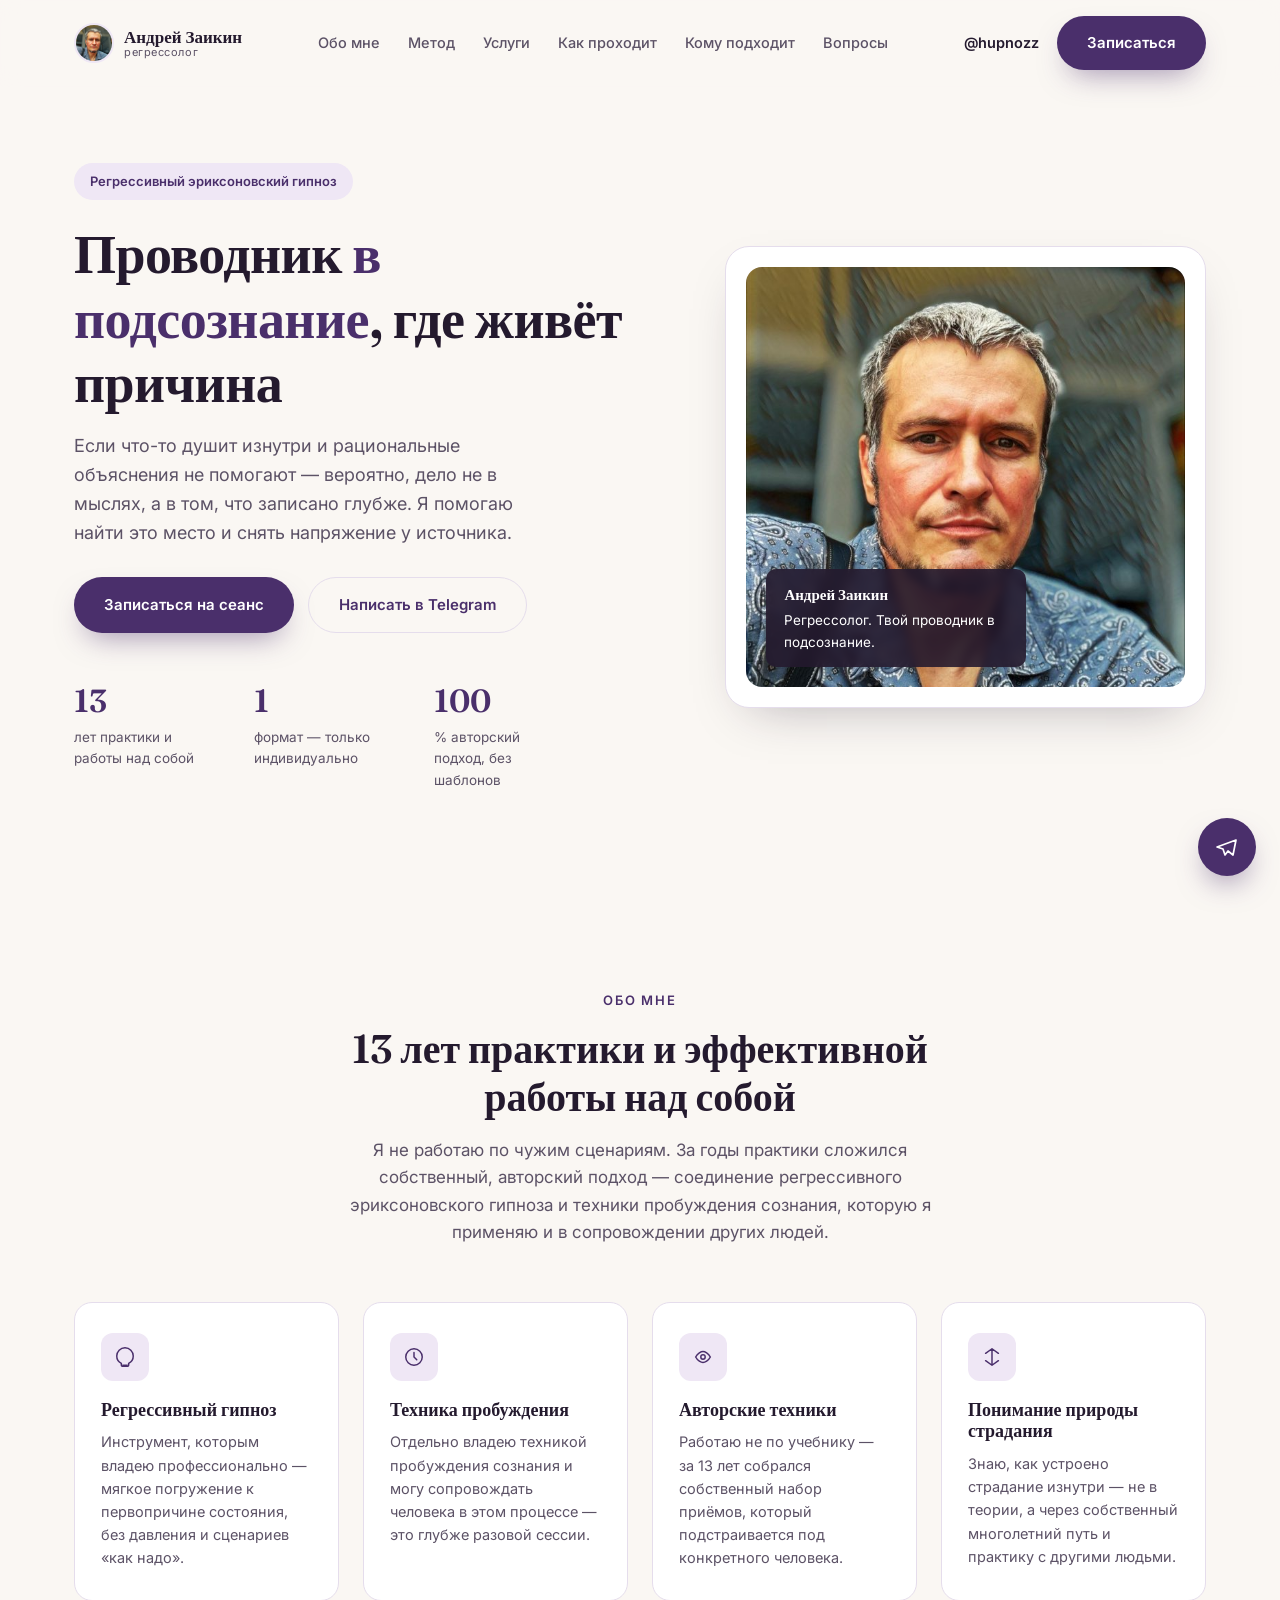
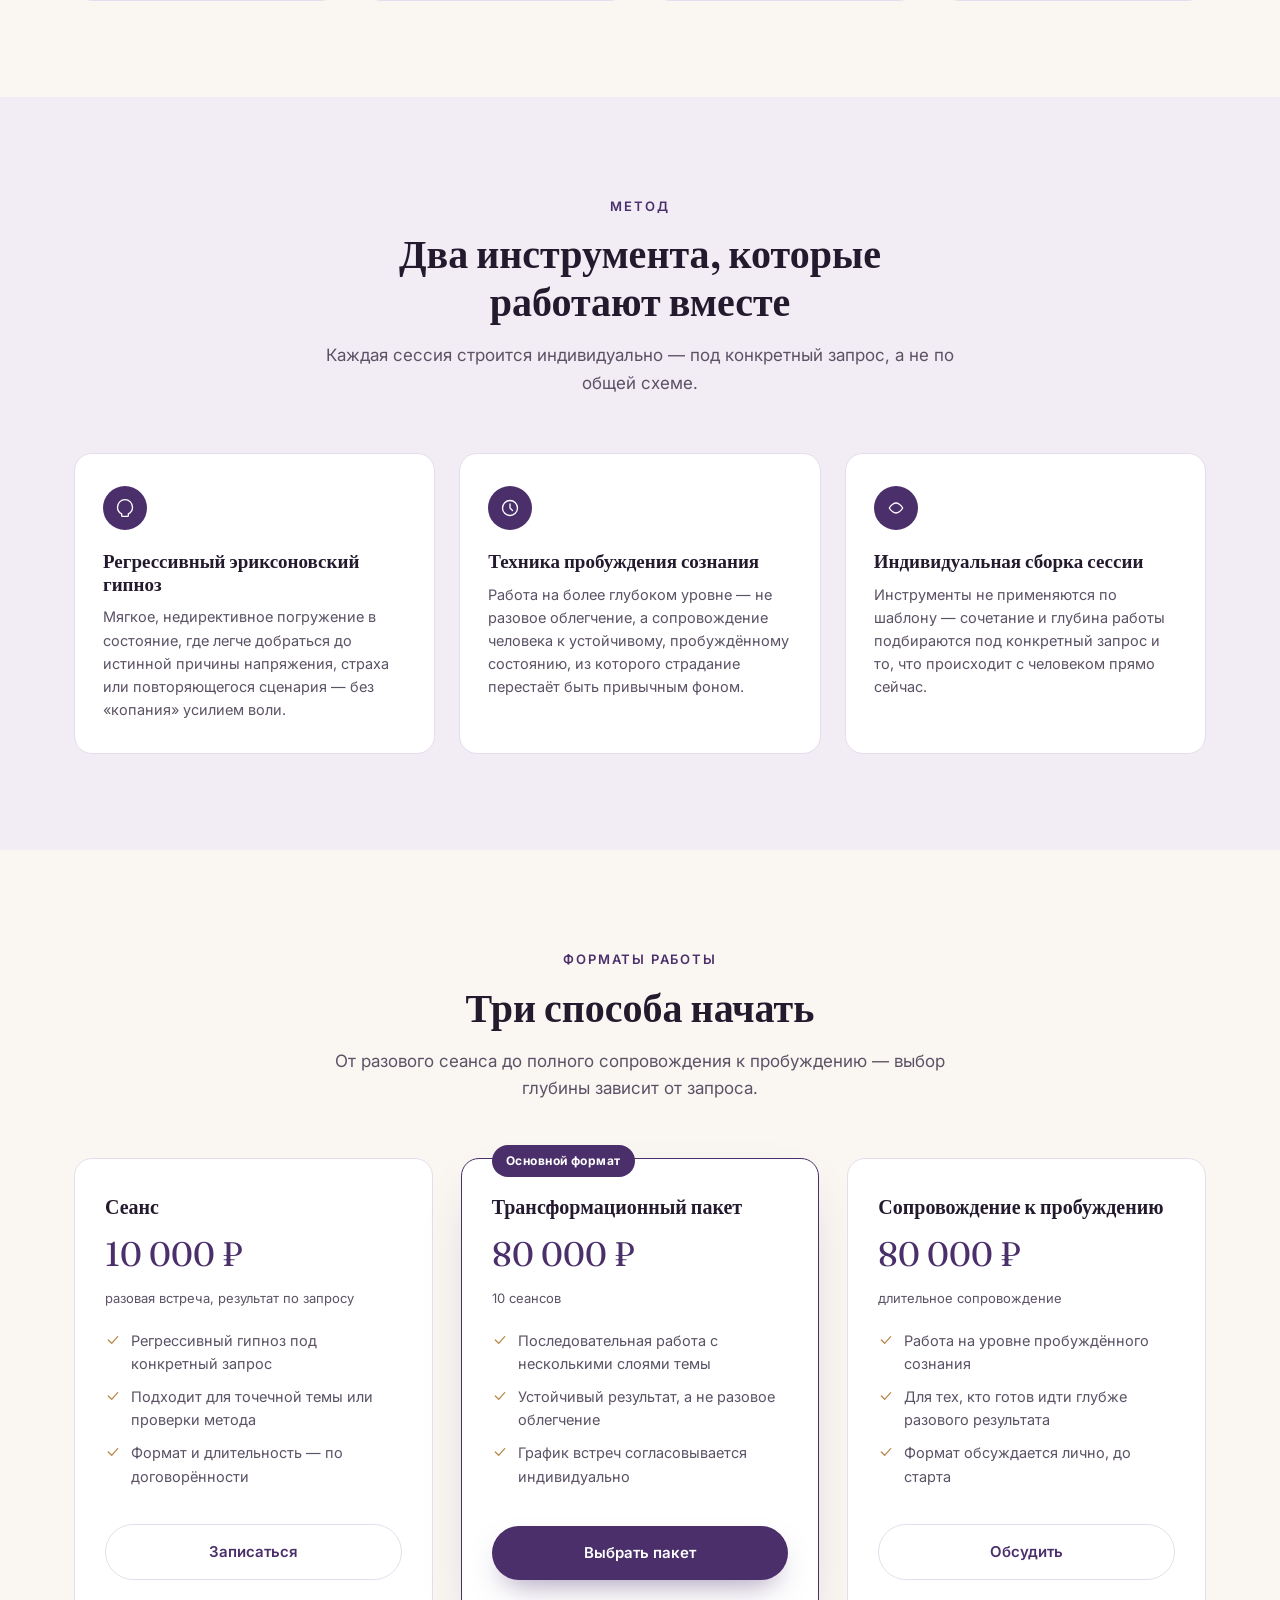
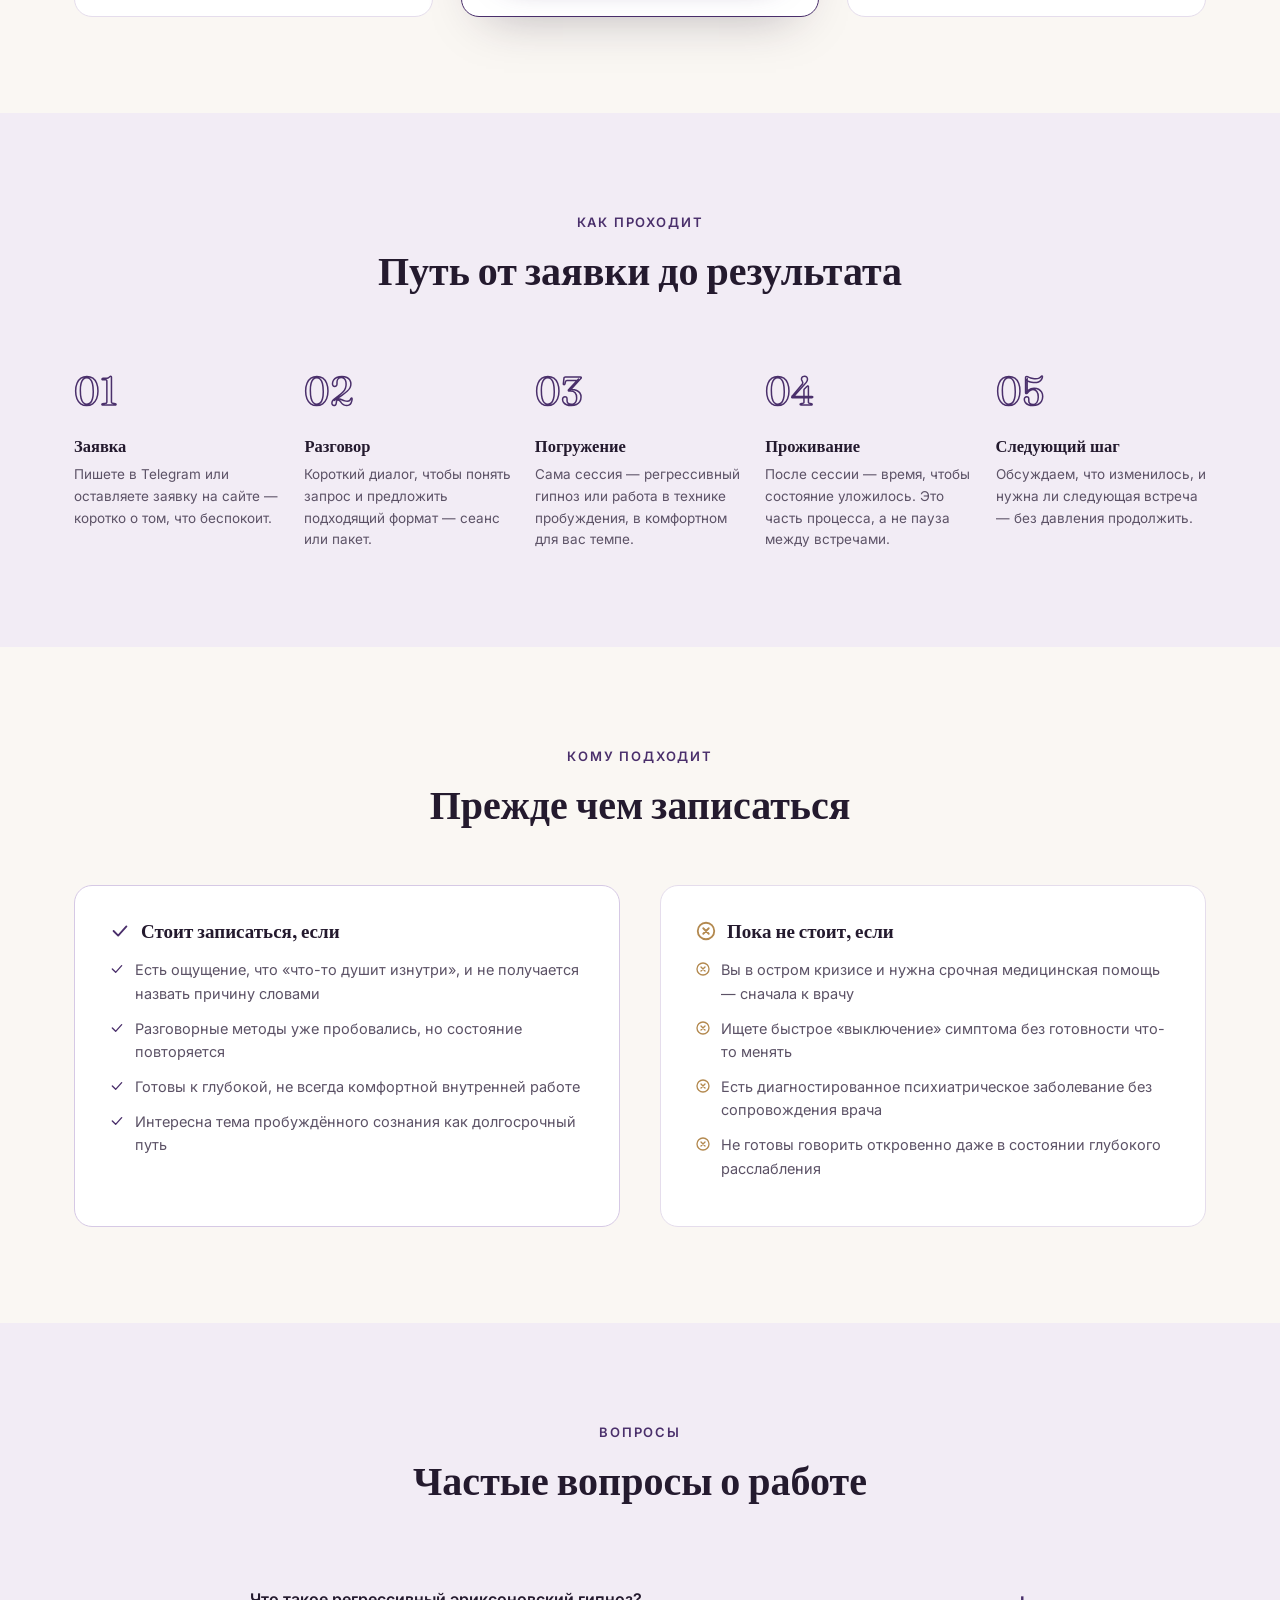
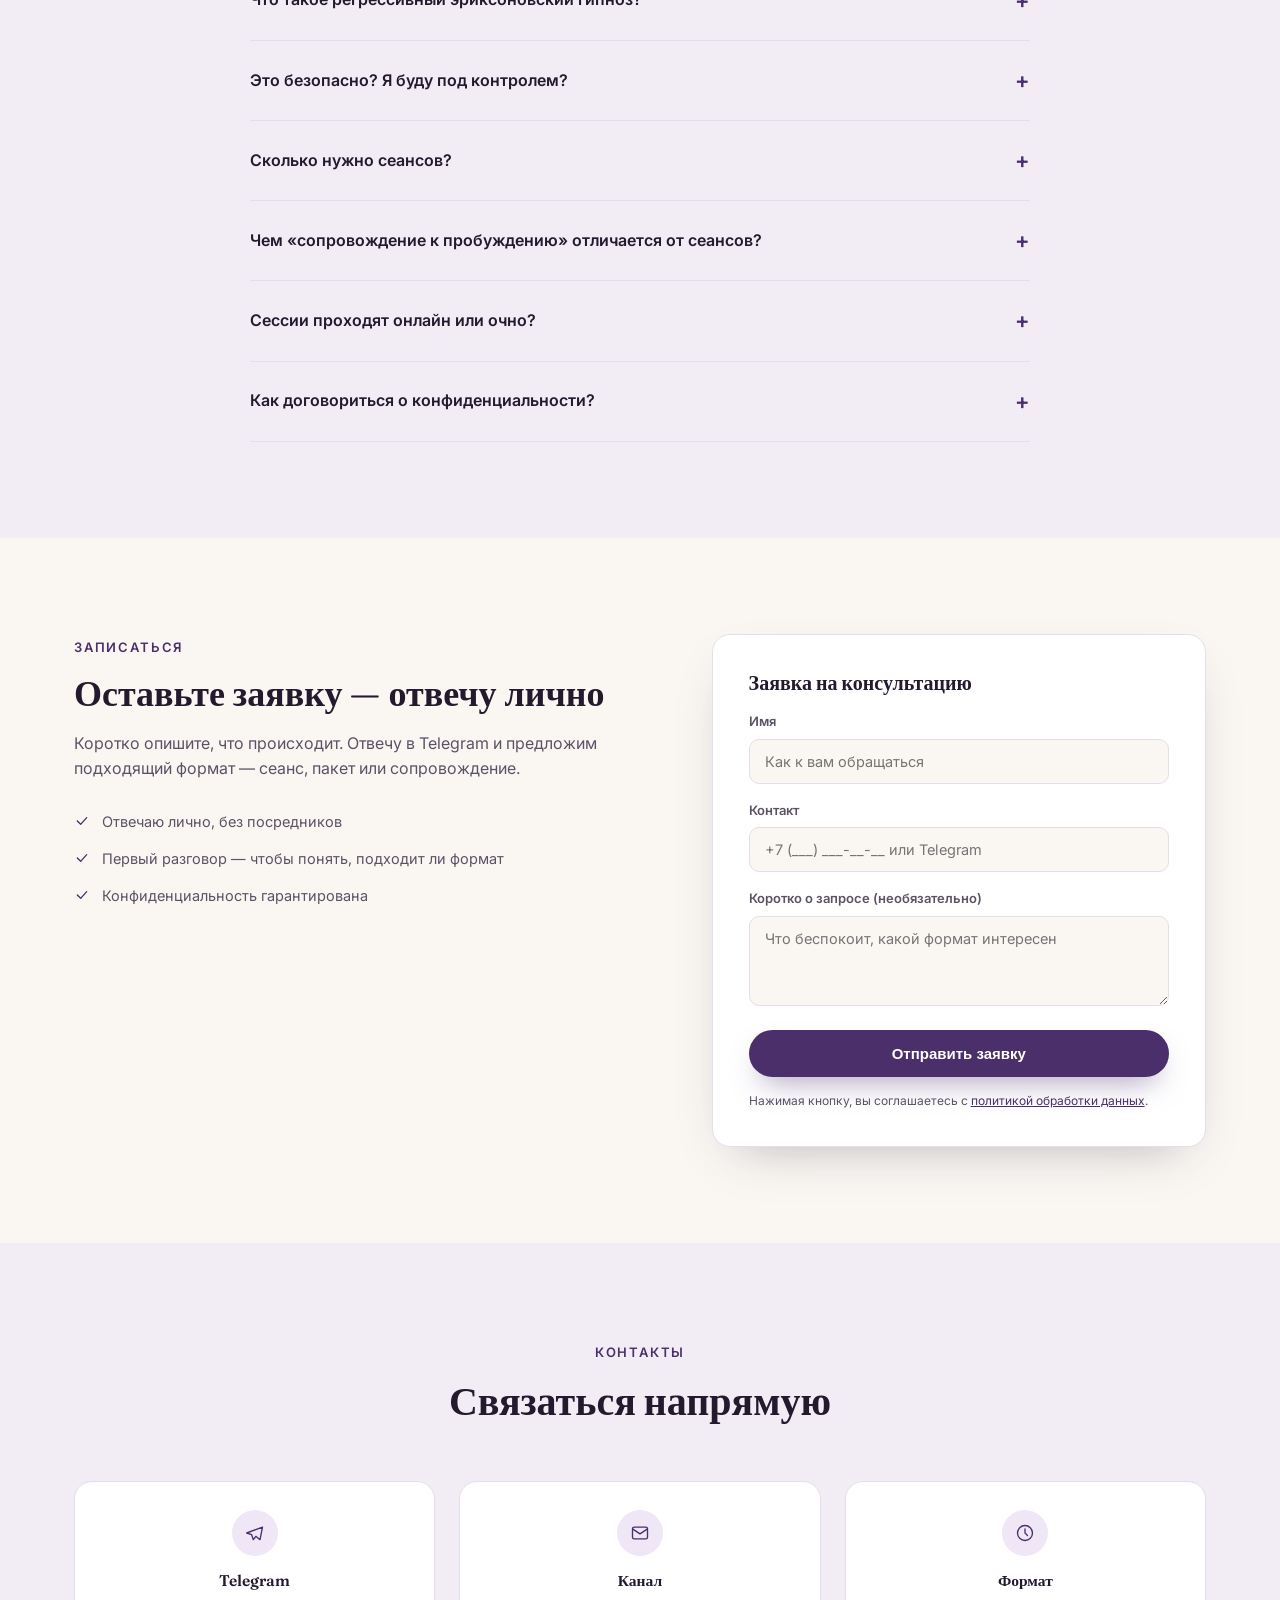
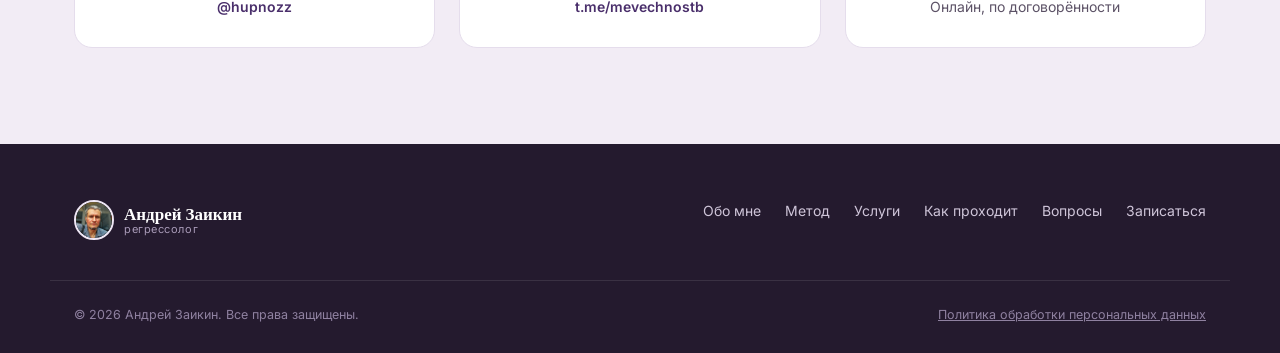
==== commit 7aaf9228: "update: real client photo, FAQ wording" ====
--- a/index.html
+++ b/index.html
@@ -281,7 +281,7 @@
       </details>
       <details class="faq__item reveal">
         <summary>Сколько нужно сеансов?</summary>
-        <p>Точечный запрос иногда прорабатывается за одну встречу. Для устойчивого результата обычно нужна серия — поэтому основной формат работы — пакет из 10 сеансов.</p>
+        <p>Точечный запрос как правило прорабатывается за одну встречу. Для обширного трансформационного результата нужна серия — поэтому основной формат работы — пакет из 10 сеансов.</p>
       </details>
       <details class="faq__item reveal">
         <summary>Чем «сопровождение к пробуждению» отличается от сеансов?</summary>
